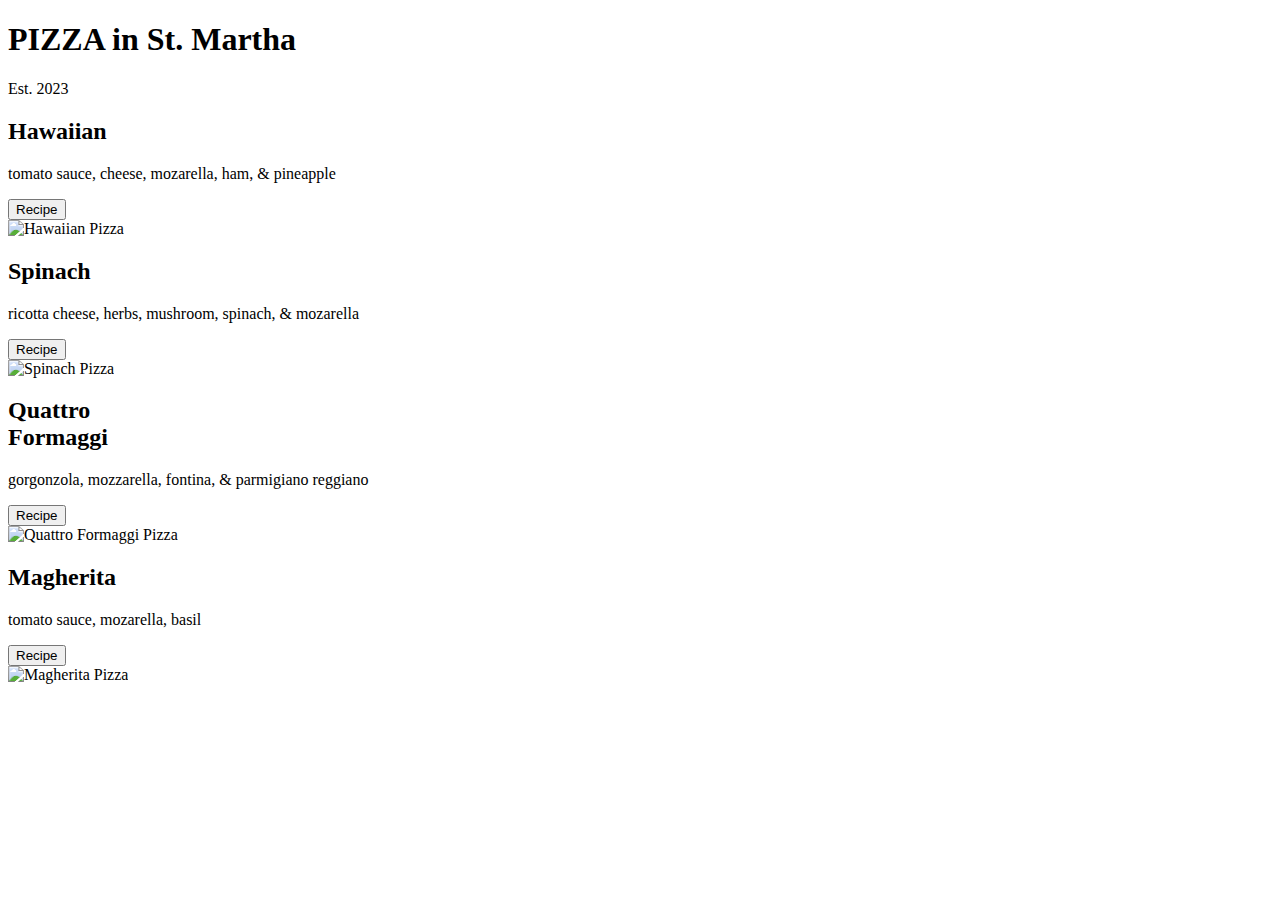
==== index.html @ 4aa8f522 "Add front page to index.html" ====
<!DOCTYPE html>
<html lang="en">
<head>
    <meta charset="UTF-8">
    <meta http-equiv="X-UA-Compatible" content="IE=edge">
    <meta name="viewport" content="width=device-width, initial-scale=1.0">
    <title>
        Odin Recipes
    </title>
    <link rel="stylesheet" href="styles.css"/>
</head>
<body>
    <div class="header">
        <h1>
            PIZZA 
            <span class="in">in</span> 
            St. Martha
        </h1>
        <p class="established">
            Est. 2023
        </p>
    </div>
    <section class="pizza-list">
        <div class="item">
            <div class="description">
                <h2>
                    Hawaiian
                </h2>
                <p>
                    tomato sauce, cheese, mozarella, ham, & pineapple
                </p>
                <button type="submit">
                     Recipe
                </button>
            </div>
            <div>
                <img src="/hawaiian.jpg" alt="Hawaiian Pizza"/>
            </div>
        </div>
        <div class="item">
            <div class="description">
                <h2>
                    Spinach
                </h2>
                <p>
                    ricotta cheese, herbs, mushroom, spinach, & mozarella
                </p>
                <button type="submit">
                    Recipe
                </button>
            </div>
            <div>
                <img src="/spinach.jpg" alt="Spinach Pizza"/>
            </div>
        </div>
        <div class="item">
            <div class="description">
                <h2>
                    Quattro <br> Formaggi
                </h2>
                <p>
                    gorgonzola, mozzarella, fontina, & parmigiano reggiano
                </p>
                <button type="submit">
                    Recipe
                </button>
            </div>
            <div>
                <img src="/quattro.jpg" alt="Quattro Formaggi Pizza"/>
            </div>
        </div>
        <div class="item">
            <div class="description">
                <h2>
                    Magherita
                </h2>
                <p>
                    tomato sauce, mozarella, basil
                </p>
                <button type="submit">
                    Recipe
                </button>
            </div>
            <div>
                <img src="/magherita.jpg" alt="Magherita Pizza"/>
            </div>
        </div>
    </section>
</body>
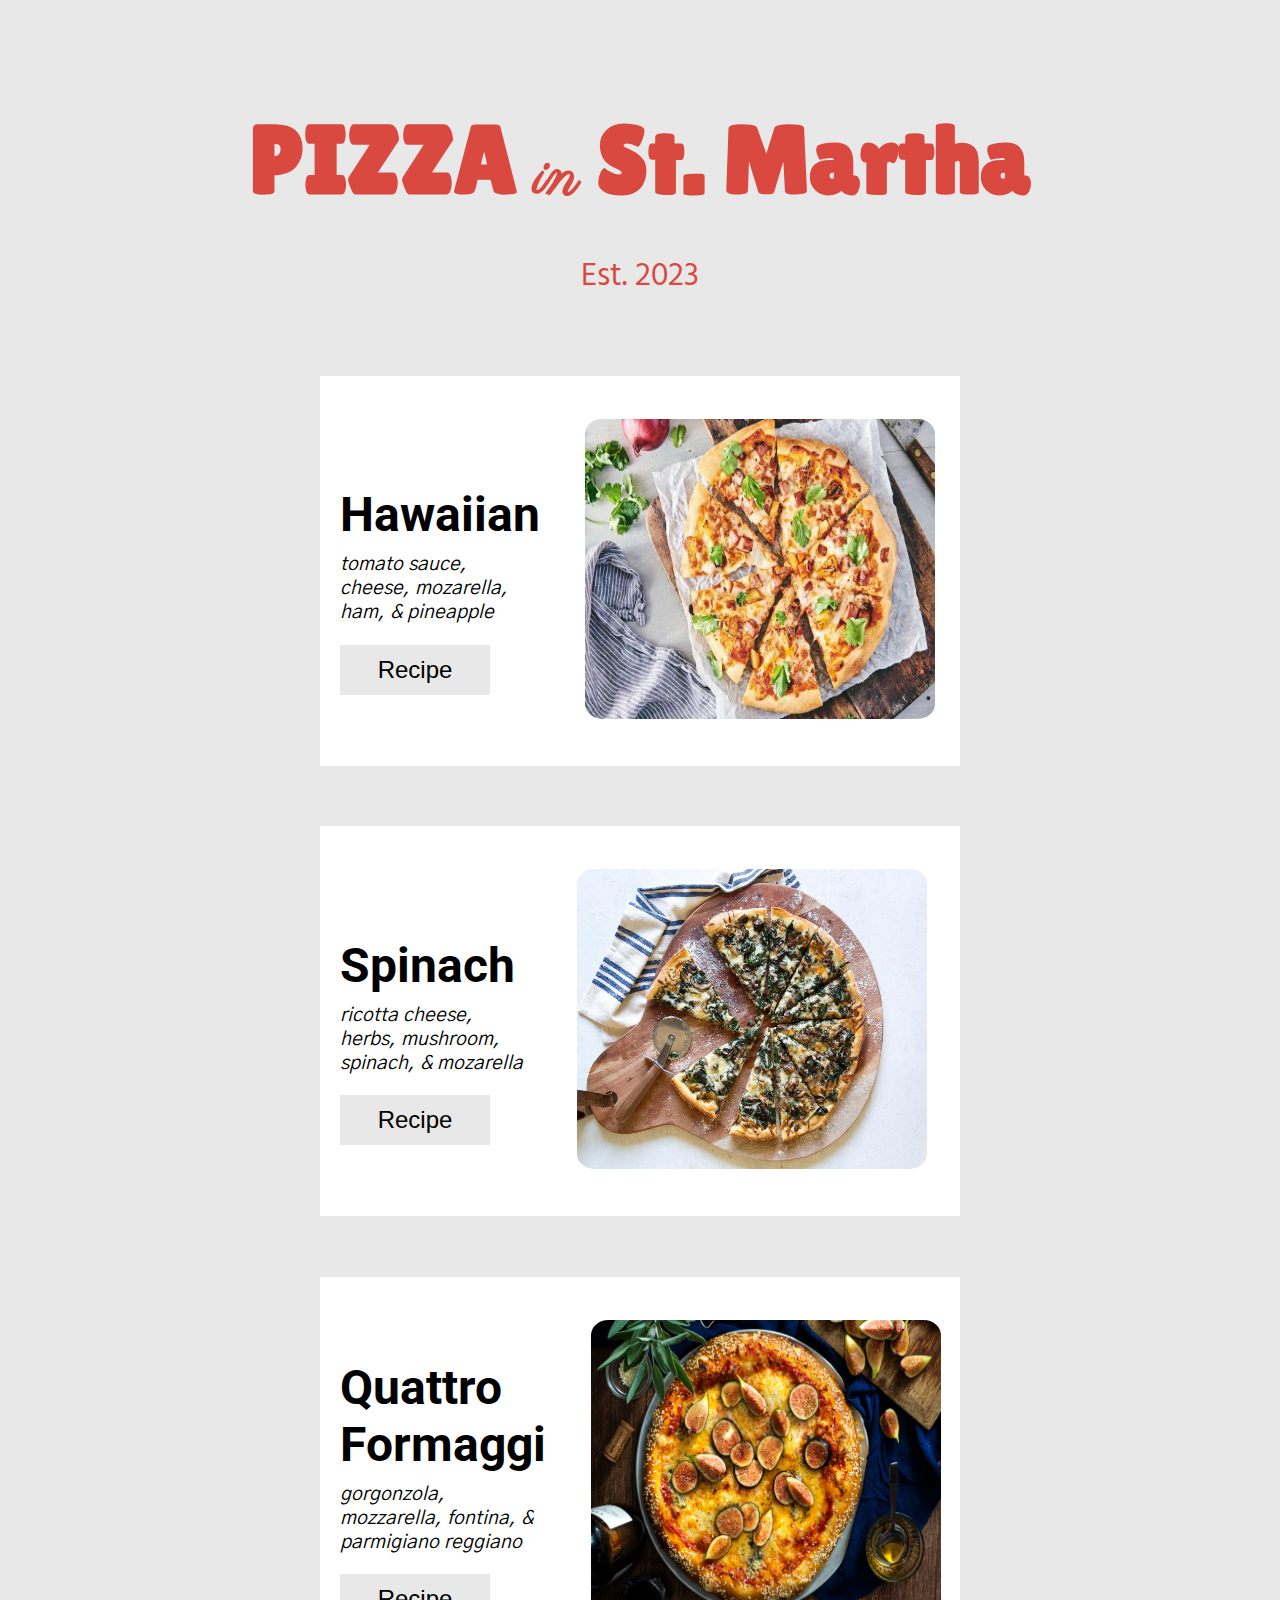
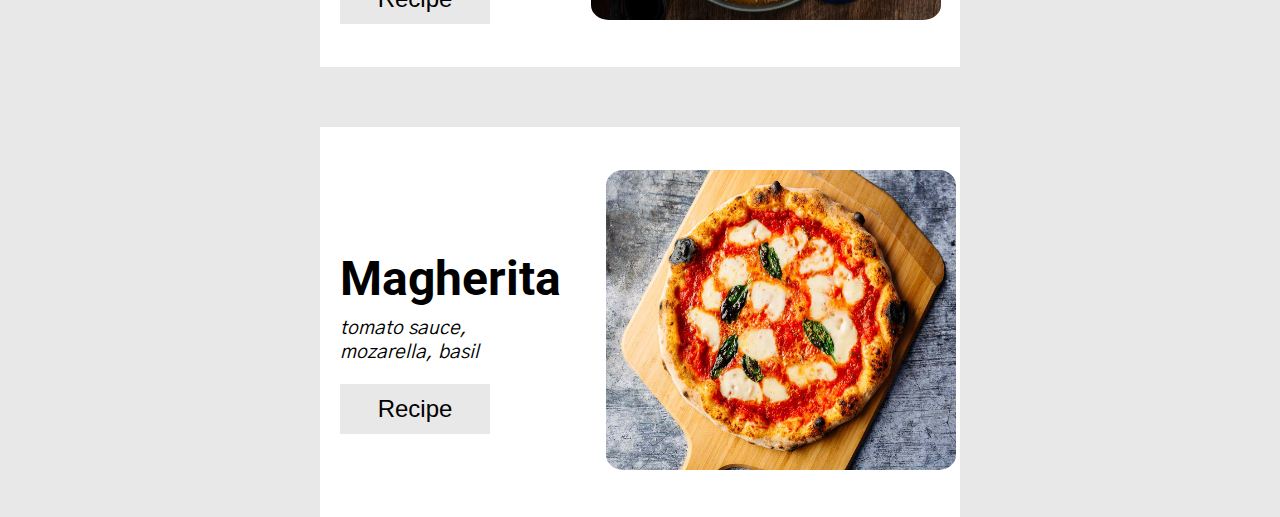
==== commit 4fdfe621: "No Image Uploaded" ====
--- a/index.html
+++ b/index.html
@@ -34,7 +34,7 @@
                 </button>
             </div>
             <div>
-                <img src="/hawaiian.jpg" alt="Hawaiian Pizza"/>
+                <img src="hawaiian.jpg" alt="Hawaiian Pizza"/>
             </div>
         </div>
         <div class="item">
@@ -50,7 +50,7 @@
                 </button>
             </div>
             <div>
-                <img src="/spinach.jpg" alt="Spinach Pizza"/>
+                <img src="spinach.jpg" alt="Spinach Pizza"/>
             </div>
         </div>
         <div class="item">
@@ -66,7 +66,7 @@
                 </button>
             </div>
             <div>
-                <img src="/quattro.jpg" alt="Quattro Formaggi Pizza"/>
+                <img src="quattro.jpg" alt="Quattro Formaggi Pizza"/>
             </div>
         </div>
         <div class="item">
@@ -82,7 +82,7 @@
                 </button>
             </div>
             <div>
-                <img src="/magherita.jpg" alt="Magherita Pizza"/>
+                <img src="magherita.jpg" alt="Magherita Pizza"/>
             </div>
         </div>
     </section>
--- a/styles.css
+++ b/styles.css
@@ -0,0 +1,99 @@
+@import url('https://fonts.googleapis.com/css2?family=Gothic+A1:wght@200&family=Hind+Madurai:wght@300&family=Lilita+One&family=Parisienne&family=Roboto&display=swap');
+
+body {
+    background: fixed;
+    background-color: #e8e8e8;
+}
+
+.header {
+    margin: 20px auto auto auto;
+    text-align: center;
+    padding: 20px;
+    color: #d9493f;
+    max-width: 80%;
+}
+.header h1 {
+    font-family: "Lilita One";
+    font-size: 6rem;
+    padding-bottom: 0rem;
+    margin-bottom: 0rem;
+
+}
+.in {
+    font-family: "Parisienne";
+    font-size: 4rem;
+    padding-top: 0rem;
+    margin-top: 0rem;
+}
+
+.established {
+    font-family: "Hind Madurai";
+    font-size: 2rem;
+}
+
+.pizza-list {
+    margin: auto;
+    padding: auto;
+    display: flex;
+    flex-direction: row;
+    flex-wrap: wrap;
+    justify-content:center;
+    align-items: center;
+    max-width: 1400px;
+    max-height: 500px;
+    gap: 10px 20px;
+}
+
+.item {
+    max-width: 600px;
+    width: 100%;
+    height: 350px;
+    margin-left: auto;
+    margin-right: auto;
+    padding: 20px;
+    margin-top: 2%;
+    margin-bottom: 2%;
+    background: white;
+
+    display: grid;
+    grid-template-columns: 1fr 2fr;
+    align-content: center;
+    align-items: center;
+    justify-content: center;
+    grid-column-gap: 25px;
+}
+.item img {
+    height: 300px;
+    width: 350px;
+    max-height: 100%;
+    max-width: 100%;
+    object-fit:fill;
+    border-radius: 5%;
+    margin: 20px;
+}
+
+.description h2 {
+    font-family: "Roboto";
+    font-size: 3rem;
+    margin-bottom: 10px;
+}
+
+.description p {
+    font-family: "Gothic A1";
+    font-style: italic;
+    font-size: 1.2rem;
+    margin-top: 0;
+}
+
+.item button {
+    background-color: #e8e8e8;
+    text-align: center;
+    text-decoration: none;
+    font-size: 1.5rem;
+    border: none;
+    height: 50px;
+    width: 150px;
+}
+.item button:hover {
+    background-color: #c9c9c9;
+}